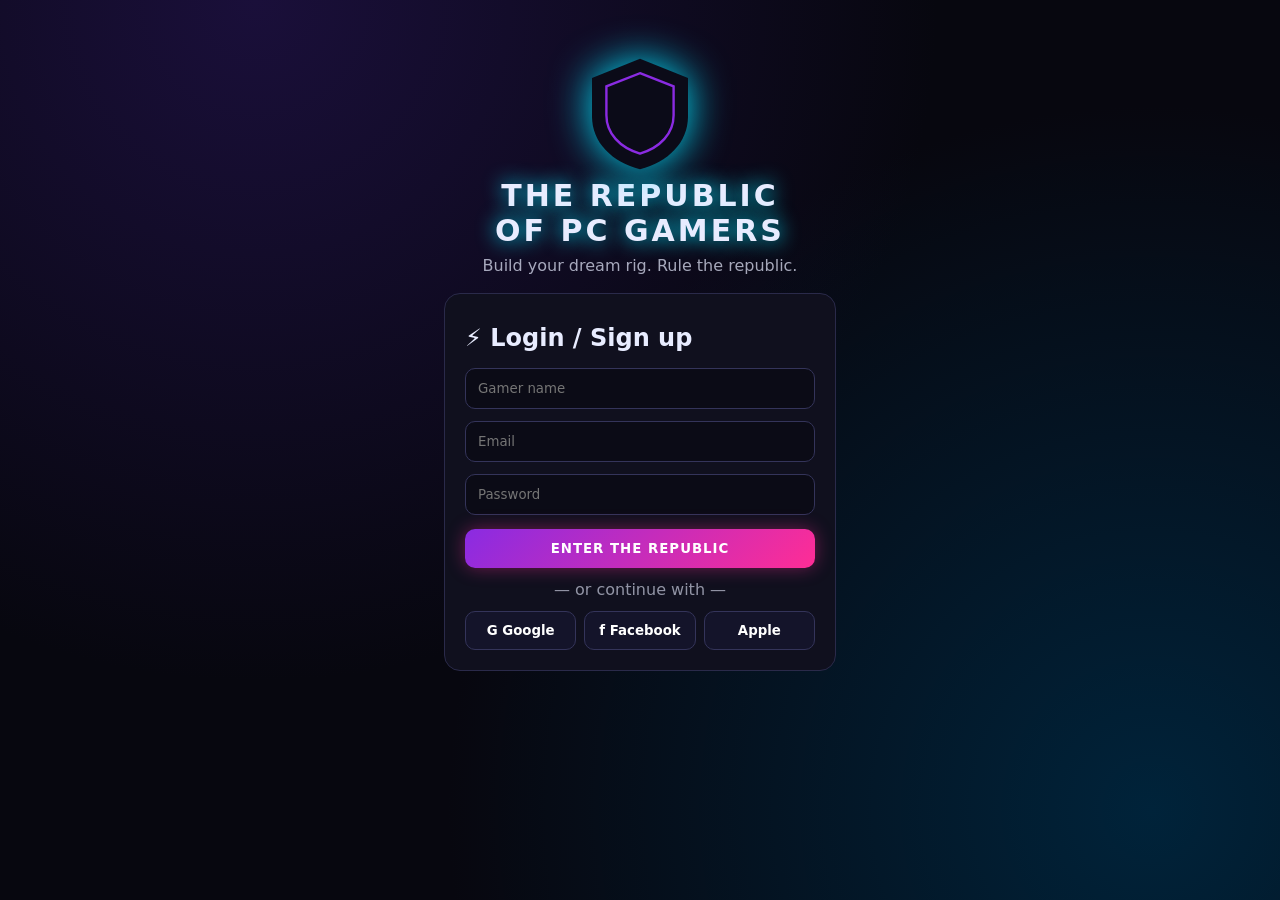
==== builder.html @ baed99ae "Add files via upload" ====
<!DOCTYPE html><html lang="tl"><head><meta charset="utf-8"><meta name="viewport" content="width=device-width,initial-scale=1"><title>Builder | The Republic of PC Gamers</title><link rel="stylesheet" href="style.css"><script src="app.js"></script></head>
<body><div class="wrap"><h1 class="glow">⚙️ PC BUILDER</h1><p style="opacity:.7">Pumili ng part sa bawat category.</p><div class="two"><div id="pick"></div><div style="position:sticky;top:70px;align-self:start"><div class="box"><div id="pc"></div><h3>📋 Specs</h3><div id="sp" style="font-size:14px"></div><h2 id="tot" style="color:var(--p)"></h2><button class="btn" onclick="save()">💾 SAVE BUILD</button> <button class="btn o" onclick="B={};r()">RESET</button></div><div class="box" style="margin-top:16px"><h3>🎮 Estimated FPS (1080p High)</h3><div id="fps"></div></div></div></div></div>
<script>nav('b');let B=JSON.parse(localStorage.rpg_b||'{}');const CT=['CPU','GPU','RAM','SSD','MOBO','PSU','CASE','COOLER'];
const G=[['Valorant',420],['CS2',380],['Fortnite',260],['GTA V',240],['Elden Ring',120],['Cyberpunk 2077',100]];
function pc(){const L=c=>B[c]?TC[D[B[c]].t]:'#333';return`<svg viewBox="0 0 200 220"><rect x="30" y="10" width="140" height="200" rx="10" fill="#0b0b18" stroke="${L('CASE')}" stroke-width="4"/><rect x="40" y="20" width="120" height="150" fill="${L('CASE')}" opacity=".12"/><rect x="48" y="28" width="46" height="46" rx="4" fill="${L('CPU')}" opacity=".9"/><circle cx="130" cy="52" r="20" fill="none" stroke="${L('COOLER')}" stroke-width="5"/><rect x="48" y="100" width="104" height="26" rx="5" fill="${L('GPU')}"/><rect x="112" y="30" width="6" height="40" fill="${L('RAM')}"/><rect x="122" y="30" width="6" height="40" fill="${L('RAM')}" /><rect x="48" y="140" width="40" height="8" fill="${L('SSD')}"/><rect x="40" y="176" width="120" height="26" fill="${L('PSU')}" opacity=".8"/><rect x="48" y="80" width="30" height="6" fill="${L('MOBO')}"/></svg>`}
function r(){$('#pick').innerHTML=CT.map(c=>`<h3 style="margin:16px 0 8px">${c}</h3><div class="grid" style="grid-template-columns:repeat(auto-fill,minmax(150px,1fr))">${D.filter(d=>d.c==c).map(d=>`<div class="card ${B[c]===d.id?'sel':''}" onclick="B['${c}']=B['${c}']===${d.id}?undefined:${d.id};r()">${art(c,d.t)}<span class="tag ${d.t}">${TN[d.t]}</span><div style="font-size:13px;margin-top:4px">${d.n}</div><b style="color:var(--p);font-size:13px">${d.p}</b></div>`).join('')}</div>`).join('');
$('#pc').innerHTML=pc();const s=CT.filter(c=>B[c]!==undefined);$('#sp').innerHTML=s.map(c=>`<div><b>${c}:</b> ${D[B[c]].n} — <span style="opacity:.7">${D[B[c]].s}</span></div>`).join('')||'Wala pang napipili.';
let t=0,tba=0;s.forEach(c=>{const p=D[B[c]].p.replace(/[^\d]/g,'');p?t+=+p:tba=1});$('#tot').textContent='Total: ₱'+t.toLocaleString()+(tba?' + TBA':'');
const cp=B.CPU!==undefined?D[B.CPU].sc:0,gp=B.GPU!==undefined?D[B.GPU].sc:0,ok=cp&&gp,ram=B.RAM!==undefined?1:.8,sc=ok?(Math.min(gp,cp*1.6)*.75+cp*.25)/100*ram:0;
$('#fps').innerHTML=ok?G.map(g=>{const f=Math.round(Math.min(g[1],g[1]*sc*(g[1]>200?.6:1)));return`<div>${g[0]}: <b>${f} FPS</b></div><div class="bar"><i style="width:${Math.min(100,f/g[1]*100)}%"></i></div>`}).join(''):'Pumili ng CPU at GPU para makita ang FPS.';localStorage.rpg_b=JSON.stringify(B)}
function save(){snd('ok');toast('Build saved! 🎉')}r()</script></body></html>
---- style.css ----
:root{--bg:#07070f;--p:#00e5ff;--m:#ff2d95;--v:#8a2be2;--t:#e8ecff;--c:#10101e}
*{box-sizing:border-box;margin:0;font-family:'Segoe UI',system-ui,sans-serif}
body{background:radial-gradient(circle at 20% 0,#1a0f3a,transparent 50%),radial-gradient(circle at 90% 90%,#00233a,transparent 50%),var(--bg);color:var(--t);min-height:100vh}
nav{display:flex;align-items:center;gap:14px;padding:10px 24px;background:#0b0b18cc;backdrop-filter:blur(10px);border-bottom:1px solid #00e5ff44;position:sticky;top:0;z-index9;z-index:9;flex-wrap:wrap}
nav b{font-size:18px;letter-spacing:2px;background:linear-gradient(90deg,var(--p),var(--m));-webkit-background-clip:text;color:transparent}
nav a,button{cursor:pointer}nav a{color:var(--t);text-decoration:none;padding:6px 12px;border-radius:8px}nav a:hover,nav a.on{background:#00e5ff22;color:var(--p)}
.sp{flex:1}
.btn{border:0;padding:12px 22px;border-radius:10px;color:#fff;font-weight:800;letter-spacing:1px;background:linear-gradient(135deg,var(--v),var(--m));box-shadow:0 0 18px #ff2d9566;transition:.2s}
.btn:hover{transform:translateY(-2px) scale(1.04);box-shadow:0 0 32px var(--m)}
.btn.o{background:#161628;border:1px solid var(--p);box-shadow:none}
.wrap{max-width:1200px;margin:auto;padding:24px}
h1{font-size:clamp(28px,5vw,52px)}h2{margin:10px 0}
.glow{text-shadow:0 0 20px var(--p)}
.box{background:var(--c);border:1px solid #2a2a4a;border-radius:16px;padding:20px}
.grid{display:grid;grid-template-columns:repeat(auto-fill,minmax(210px,1fr));gap:16px}
.card{background:linear-gradient(160deg,#16162b,#0c0c18);border:1px solid #2a2a4a;border-radius:14px;padding:12px;transition:.25s;cursor:pointer}
.card:hover{transform:translateY(-6px);border-color:var(--p);box-shadow:0 0 24px #00e5ff55}
.card.sel{border-color:var(--m);box-shadow:0 0 24px #ff2d9599}
.card svg{width:100%;height:100px}.tag{font-size:11px;padding:2px 8px;border-radius:99px;font-weight:700}
.old{background:#ffb02033;color:#ffb020}.new{background:#00e5ff33;color:var(--p)}.soon{background:#ff2d9533;color:var(--m)}
.chip{padding:8px 14px;border-radius:99px;border:1px solid #34345a;background:#12121f;color:var(--t)}.chip.on{background:var(--p);color:#001;font-weight:800}
input{width:100%;padding:12px;margin:6px 0;border-radius:10px;border:1px solid #34345a;background:#0b0b16;color:var(--t)}
.bar{height:14px;border-radius:8px;background:#1a1a30;overflow:hidden;margin:4px 0 10px}.bar i{display:block;height:100%;background:linear-gradient(90deg,var(--p),var(--m));transition:width .6s}
.two{display:grid;grid-template-columns:1.2fr 1fr;gap:20px}@media(max-width:850px){.two{grid-template-columns:1fr}}
.soc{display:flex;gap:8px;margin-top:10px}.soc button{flex:1;padding:11px;border-radius:10px;border:1px solid #34345a;background:#14142a;color:#fff;font-weight:700}.soc button:hover{border-color:var(--p)}
#toast{position:fixed;bottom:20px;right:20px;background:#111;border:1px solid var(--p);padding:12px 18px;border-radius:10px;opacity:0;transition:.3s}#toast.s{opacity:1}
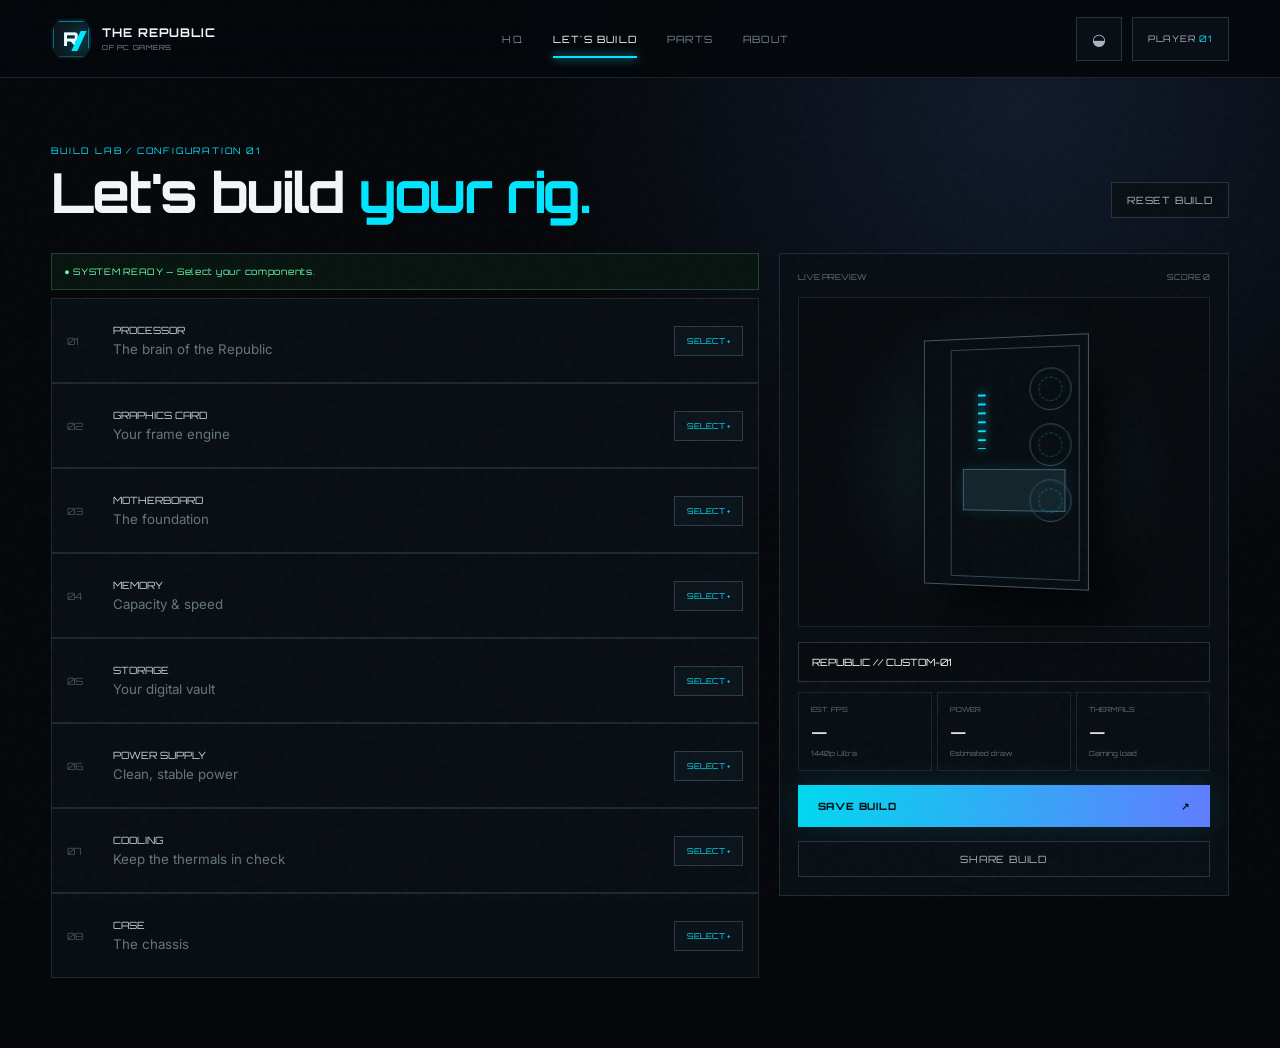
==== commit 5e3c9ab3: "Add files via upload" ====
--- a/builder.html
+++ b/builder.html
@@ -1,11 +1,43 @@
-<!DOCTYPE html><html lang="tl"><head><meta charset="utf-8"><meta name="viewport" content="width=device-width,initial-scale=1"><title>Builder | The Republic of PC Gamers</title><link rel="stylesheet" href="style.css"><script src="app.js"></script></head>
-<body><div class="wrap"><h1 class="glow">⚙️ PC BUILDER</h1><p style="opacity:.7">Pumili ng part sa bawat category.</p><div class="two"><div id="pick"></div><div style="position:sticky;top:70px;align-self:start"><div class="box"><div id="pc"></div><h3>📋 Specs</h3><div id="sp" style="font-size:14px"></div><h2 id="tot" style="color:var(--p)"></h2><button class="btn" onclick="save()">💾 SAVE BUILD</button> <button class="btn o" onclick="B={};r()">RESET</button></div><div class="box" style="margin-top:16px"><h3>🎮 Estimated FPS (1080p High)</h3><div id="fps"></div></div></div></div></div>
-<script>nav('b');let B=JSON.parse(localStorage.rpg_b||'{}');const CT=['CPU','GPU','RAM','SSD','MOBO','PSU','CASE','COOLER'];
-const G=[['Valorant',420],['CS2',380],['Fortnite',260],['GTA V',240],['Elden Ring',120],['Cyberpunk 2077',100]];
-function pc(){const L=c=>B[c]?TC[D[B[c]].t]:'#333';return`<svg viewBox="0 0 200 220"><rect x="30" y="10" width="140" height="200" rx="10" fill="#0b0b18" stroke="${L('CASE')}" stroke-width="4"/><rect x="40" y="20" width="120" height="150" fill="${L('CASE')}" opacity=".12"/><rect x="48" y="28" width="46" height="46" rx="4" fill="${L('CPU')}" opacity=".9"/><circle cx="130" cy="52" r="20" fill="none" stroke="${L('COOLER')}" stroke-width="5"/><rect x="48" y="100" width="104" height="26" rx="5" fill="${L('GPU')}"/><rect x="112" y="30" width="6" height="40" fill="${L('RAM')}"/><rect x="122" y="30" width="6" height="40" fill="${L('RAM')}" /><rect x="48" y="140" width="40" height="8" fill="${L('SSD')}"/><rect x="40" y="176" width="120" height="26" fill="${L('PSU')}" opacity=".8"/><rect x="48" y="80" width="30" height="6" fill="${L('MOBO')}"/></svg>`}
-function r(){$('#pick').innerHTML=CT.map(c=>`<h3 style="margin:16px 0 8px">${c}</h3><div class="grid" style="grid-template-columns:repeat(auto-fill,minmax(150px,1fr))">${D.filter(d=>d.c==c).map(d=>`<div class="card ${B[c]===d.id?'sel':''}" onclick="B['${c}']=B['${c}']===${d.id}?undefined:${d.id};r()">${art(c,d.t)}<span class="tag ${d.t}">${TN[d.t]}</span><div style="font-size:13px;margin-top:4px">${d.n}</div><b style="color:var(--p);font-size:13px">${d.p}</b></div>`).join('')}</div>`).join('');
-$('#pc').innerHTML=pc();const s=CT.filter(c=>B[c]!==undefined);$('#sp').innerHTML=s.map(c=>`<div><b>${c}:</b> ${D[B[c]].n} — <span style="opacity:.7">${D[B[c]].s}</span></div>`).join('')||'Wala pang napipili.';
-let t=0,tba=0;s.forEach(c=>{const p=D[B[c]].p.replace(/[^\d]/g,'');p?t+=+p:tba=1});$('#tot').textContent='Total: ₱'+t.toLocaleString()+(tba?' + TBA':'');
-const cp=B.CPU!==undefined?D[B.CPU].sc:0,gp=B.GPU!==undefined?D[B.GPU].sc:0,ok=cp&&gp,ram=B.RAM!==undefined?1:.8,sc=ok?(Math.min(gp,cp*1.6)*.75+cp*.25)/100*ram:0;
-$('#fps').innerHTML=ok?G.map(g=>{const f=Math.round(Math.min(g[1],g[1]*sc*(g[1]>200?.6:1)));return`<div>${g[0]}: <b>${f} FPS</b></div><div class="bar"><i style="width:${Math.min(100,f/g[1]*100)}%"></i></div>`}).join(''):'Pumili ng CPU at GPU para makita ang FPS.';localStorage.rpg_b=JSON.stringify(B)}
-function save(){snd('ok');toast('Build saved! 🎉')}r()</script></body></html>
+<!doctype html>
+<html lang="en">
+<head>
+<meta charset="utf-8"><meta name="viewport" content="width=device-width,initial-scale=1">
+<title>Let's Build — The Republic of PC Gamers</title>
+<link rel="preconnect" href="https://fonts.googleapis.com"><link rel="preconnect" href="https://fonts.gstatic.com" crossorigin>
+<link href="https://fonts.googleapis.com/css2?family=Orbitron:wght@500;600;700;800;900&family=Inter:wght@400;500;600;700;800&display=swap" rel="stylesheet">
+<link rel="stylesheet" href="styles.css">
+</head>
+<body>
+<div class="noise"></div>
+<header class="topbar">
+<a class="brand" href="home.html"><div class="brand-mark small"><span>R</span><i></i></div><div><b>THE REPUBLIC</b><small>OF PC GAMERS</small></div></a>
+<nav><a href="home.html">HQ</a><a class="active" href="builder.html">LET'S BUILD</a><a href="parts.html">PARTS</a><a href="about.html">ABOUT</a></nav>
+<div class="top-actions"><button class="icon-btn" data-sound>◒</button><button class="profile-btn" id="profileBtn">PLAYER <span>01</span></button></div>
+</header>
+
+<main class="builder-page">
+  <div class="builder-heading"><div><span class="eyebrow">BUILD LAB / CONFIGURATION 01</span><h1>Let's build <em>your rig.</em></h1></div><button class="ghost-btn" id="resetBuild">RESET BUILD</button></div>
+  <div class="builder-layout">
+    <section class="build-list">
+      <div id="compatNotice" class="compat good">● SYSTEM READY — Select your components.</div>
+      <div id="componentSlots"></div>
+    </section>
+    <aside class="build-preview">
+      <div class="preview-head"><span>LIVE PREVIEW</span><span id="buildScore">SCORE 0</span></div>
+      <div class="render-stage"><div class="render-pc"><div class="render-glass"><div class="render-gpu"></div><div class="render-fan f1"></div><div class="render-fan f2"></div><div class="render-fan f3"></div><div class="render-ram"></div></div></div></div>
+      <div class="build-name"><input id="buildName" value="REPUBLIC // CUSTOM-01" aria-label="Build name"></div>
+      <div class="performance">
+        <div><small>EST. FPS</small><b id="fpsValue">—</b><span>1440p Ultra</span></div>
+        <div><small>POWER</small><b id="powerValue">—</b><span>Estimated draw</span></div>
+        <div><small>THERMALS</small><b id="tempValue">—</b><span>Gaming load</span></div>
+      </div>
+      <button class="primary-btn wide" id="saveBuild">SAVE BUILD <span>↗</span></button>
+      <button class="ghost-btn wide" id="shareBuild">SHARE BUILD</button>
+    </aside>
+  </div>
+</main>
+<div id="picker" class="modal"><div class="modal-card"><button class="modal-close" id="closePicker">×</button><div class="eyebrow" id="pickerEyebrow">SELECT COMPONENT</div><h2 id="pickerTitle">Choose your part.</h2><div id="pickerGrid" class="picker-grid"></div></div></div>
+<div id="toast" class="toast"></div>
+<script src="data.js"></script><script src="app.js"></script><script src="builder.js"></script>
+</body>
+</html>
--- a/styles.css
+++ b/styles.css
@@ -0,0 +1,2 @@
+:root{--bg:#05070a;--panel:#0b0f15;--panel2:#0e141c;--line:#1c2732;--text:#f2f6f8;--muted:#81909e;--cyan:#00e5ff;--blue:#5b7cff;--green:#68ffb0;--danger:#ff5577;--font:"Inter",sans-serif;--display:"Orbitron",sans-serif}*{box-sizing:border-box}html{scroll-behavior:smooth}body{margin:0;background:radial-gradient(circle at 80% 10%,#101a2b 0,#05070a 35%),#05070a;color:var(--text);font-family:var(--font);min-height:100vh}a{color:inherit;text-decoration:none}button,input{font:inherit}.noise{pointer-events:none;position:fixed;inset:0;z-index:10;opacity:.035;background-image:url("data:image/svg+xml,%3Csvg viewBox='0 0 180 180' xmlns='http://www.w3.org/2000/svg'%3E%3Cfilter id='n'%3E%3CfeTurbulence type='fractalNoise' baseFrequency='.8' numOctaves='4' stitchTiles='stitch'/%3E%3C/filter%3E%3Crect width='100%25' height='100%25' filter='url(%23n)' opacity='.7'/%3E%3C/svg%3E")}.glass{background:linear-gradient(145deg,#111823e8,#080b10e8);border:1px solid #263341;box-shadow:0 30px 80px #0009, inset 0 1px #ffffff09}.topbar{height:78px;border-bottom:1px solid #1a242e;background:#05080ce8;backdrop-filter:blur(18px);display:flex;align-items:center;justify-content:space-between;padding:0 4vw;position:sticky;top:0;z-index:20}.brand{display:flex;gap:11px;align-items:center}.brand b,.brand small{display:block;font-family:var(--display);letter-spacing:.08em}.brand b{font-size:12px}.brand small{font-size:7px;color:var(--muted);margin-top:3px}.brand-mark{width:48px;height:48px;position:relative;display:grid;place-items:center;font-family:var(--display);font-weight:900;font-size:24px;color:#fff;background:linear-gradient(135deg,#0d1720,#0b1016);clip-path:polygon(18% 0,82% 0,100% 25%,100% 75%,82% 100%,18% 100%,0 75%,0 25%);box-shadow:0 0 30px #00e5ff22}.brand-mark:before{content:"";position:absolute;inset:2px;clip-path:inherit;border:1px solid #00e5ff88}.brand-mark i{position:absolute;width:6px;height:20px;background:var(--cyan);right:9px;bottom:8px;transform:skew(-25deg);box-shadow:0 0 18px var(--cyan)}.brand-mark.small{width:40px;height:40px;font-size:19px}.topbar nav{display:flex;gap:30px}.topbar nav a{font-family:var(--display);font-size:10px;letter-spacing:.12em;color:#788694;position:relative}.topbar nav a.active,.topbar nav a:hover{color:#fff}.topbar nav a.active:after{content:"";position:absolute;height:2px;background:var(--cyan);left:0;right:0;bottom:-13px;box-shadow:0 0 10px var(--cyan)}.top-actions{display:flex;gap:10px}.icon-btn,.profile-btn,.ghost-btn{border:1px solid #263442;background:#0a0f15;color:#a8b4bf;padding:11px 15px;cursor:pointer}.profile-btn{font-family:var(--display);font-size:9px;letter-spacing:.1em}.profile-btn span{color:var(--cyan)}.primary-btn{border:0;background:linear-gradient(100deg,#00d9ef,#617cff);color:#021016;padding:15px 20px;font-family:var(--display);font-weight:800;font-size:10px;letter-spacing:.08em;display:inline-flex;align-items:center;justify-content:space-between;gap:30px;cursor:pointer;box-shadow:0 0 35px #00e5ff20}.ghost-btn{font-family:var(--display);font-size:10px;letter-spacing:.08em}.wide{width:100%;margin-top:14px}.eyebrow{font-family:var(--display);font-size:9px;letter-spacing:.2em;color:var(--cyan)}h1,h2,h3{font-family:var(--display);margin:0}h1{font-size:clamp(40px,6vw,88px);line-height:.95;letter-spacing:-.04em}h1 em,h2 em{font-style:normal;color:var(--cyan)}h2{font-size:36px}.login-page{display:grid;place-items:center;min-height:100vh;overflow:hidden}.login-grid{position:fixed;inset:0;background-image:linear-gradient(#00e5ff08 1px,transparent 1px),linear-gradient(90deg,#00e5ff08 1px,transparent 1px);background-size:70px 70px;transform:perspective(600px) rotateX(58deg) scale(2);top:45%;opacity:.5}.login-shell{width:min(1180px,92vw);display:grid;grid-template-columns:1.2fr .8fr;gap:80px;align-items:center;z-index:2}.login-hero .brand-mark{margin-bottom:30px}.login-hero .eyebrow{margin-bottom:18px}.login-hero h1 span{color:transparent;-webkit-text-stroke:1px #dce8ed}.hero-copy{color:#8897a4;max-width:560px;line-height:1.8}.hero-stats{display:grid;grid-template-columns:auto 1fr;gap:5px 12px;margin-top:35px;color:#73808d;font-size:10px;text-transform:uppercase;letter-spacing:.12em}.hero-stats b{font-family:var(--display);color:#fff}.auth-card{padding:35px;border-radius:3px}.auth-brand{display:flex;gap:12px;align-items:center;margin-bottom:30px}.mini-logo{font-family:var(--display);font-weight:900;color:#021016;background:var(--cyan);padding:10px 7px;transform:skew(-8deg)}.auth-brand strong,.auth-brand small{display:block;font-family:var(--display)}.auth-brand strong{font-size:11px}.auth-brand small{font-size:7px;color:#788694;margin-top:3px}.auth-card h2{font-size:25px;margin-bottom:7px}.auth-card>p{color:#73808d;font-size:12px;line-height:1.6;margin-bottom:24px}.social{width:100%;height:44px;margin:6px 0;background:#0a0f14;border:1px solid #25313d;color:#dfe7eb;cursor:pointer;display:flex;align-items:center;justify-content:center;gap:10px}.social span{font-weight:900;width:20px}.divider{display:flex;align-items:center;gap:10px;color:#53616d;font-size:10px;margin:20px 0}.divider:before,.divider:after{content:"";height:1px;background:#202b35;flex:1}label{font-size:10px;color:#81909e;display:block;margin:12px 0 6px}input{width:100%;background:#080d12;border:1px solid #263440;color:#fff;padding:13px;outline:none}input:focus{border-color:#00bcd4;box-shadow:0 0 0 3px #00e5ff0c}.auth-note{display:block;color:#4f5d69;text-align:center;margin-top:18px;font-size:9px}.toast{position:fixed;right:25px;bottom:25px;z-index:100;background:#0e171f;border:1px solid #2c3d4c;padding:13px 17px;font-size:11px;transform:translateY(20px);opacity:0;transition:.25s;pointer-events:none}.toast.show{opacity:1;transform:none}.toast.ok{border-color:#00e5ff}.toast.bad{border-color:var(--danger)}.home,.builder-page,.parts-page,.about-page{width:min(1400px,92vw);margin:auto}.hero-panel{min-height:620px;display:grid;grid-template-columns:1fr .9fr;align-items:center;position:relative;overflow:hidden}.hero-panel:before{content:"";position:absolute;inset:0;background:radial-gradient(circle at 75% 45%,#00e5ff16,transparent 30%),linear-gradient(110deg,transparent,#0b1420aa);pointer-events:none}.hero-content{z-index:2}.pill{display:inline-block;border:1px solid #25414c;padding:8px 12px;color:#6c8794;font:9px var(--display);letter-spacing:.12em;margin-bottom:22px}.hero-content h1{font-size:clamp(45px,7vw,92px)}.hero-content h1 em{color:var(--cyan);font-style:normal}.hero-content>p{max-width:610px;color:#7e8c99;line-height:1.8}.hero-actions{display:flex;gap:12px;margin-top:28px}.live-strip{margin-top:35px;font:8px var(--display);letter-spacing:.08em;color:#596874;display:flex;gap:13px;align-items:center}.live-dot{width:6px;height:6px;border-radius:50%;background:var(--green);box-shadow:0 0 12px var(--green)}.live-strip i{height:10px;width:1px;background:#28343e}.hero-machine{height:520px;position:relative;display:grid;place-items:center}.orb{position:absolute;width:430px;height:430px;border-radius:50%;background:radial-gradient(circle,#00e5ff15,transparent 65%);border:1px solid #00e5ff14;box-shadow:0 0 80px #00e5ff0c}.pc-case{width:300px;height:410px;position:relative;background:linear-gradient(130deg,#111923,#05080b);border:1px solid #2d3b46;box-shadow:30px 30px 80px #000,0 0 70px #00e5ff0d;transform:perspective(800px) rotateY(-16deg) rotateX(3deg)}.pc-case:before{content:"";position:absolute;left:-10px;top:25px;bottom:25px;width:10px;background:#091017;border:1px solid #263440}.glass-side{position:absolute;inset:15px 13px 15px 45px;border:1px solid #344550;background:linear-gradient(120deg,#12212a44,#05090d99);overflow:hidden}.gpu-line{position:absolute;height:65px;width:190px;left:15px;top:220px;background:linear-gradient(90deg,#1b2832,#00d6e633);border:1px solid #3d525e;box-shadow:0 0 20px #00e5ff22}.fans{position:absolute;right:12px;top:25px;display:grid;gap:10px}.fans b{width:70px;height:70px;border-radius:50%;border:1px solid #39515c;box-shadow:inset 0 0 20px #00e5ff0b;position:relative}.fans b:after{content:"";position:absolute;inset:13px;border:1px dashed #2d6774;border-radius:50%}.ram-lines{position:absolute;left:35px;top:80px;width:15px;height:115px;background:repeating-linear-gradient(#00e5ff,#00e5ff 3px,transparent 3px,transparent 12px);filter:drop-shadow(0 0 7px #00e5ff)}.machine-label{position:absolute;bottom:20px;left:25px;right:25px;display:flex;justify-content:space-between;font:8px var(--display);color:#637783}.section{padding:70px 0}.section-head{display:flex;justify-content:space-between;align-items:end;margin-bottom:25px}.section-head h2{margin-top:8px}.section-head>a{font:9px var(--display);color:var(--cyan)}.category-grid{display:grid;grid-template-columns:repeat(6,1fr);gap:10px}.category-card{min-height:250px;background:#090d12;border:1px solid #19242d;padding:18px;position:relative;overflow:hidden;transition:.25s}.category-card:hover{border-color:#00a8bd;transform:translateY(-4px)}.category-card>span{font:9px var(--display);color:#465560}.category-card h3{font-size:14px;margin-top:100px}.category-card p{font-size:9px;color:#687782}.category-art{height:100px;position:absolute;inset:20px 20px auto;background:radial-gradient(circle at 50% 50%,#00e5ff25,transparent 60%)}.category-art:before{content:"";position:absolute;left:25%;top:15%;width:50%;height:70%;border:1px solid #4a6975;transform:skew(-12deg);background:linear-gradient(135deg,#1a2730,#081016);box-shadow:0 0 25px #00e5ff12}.cpu-art:before{border-radius:5px}.ram-art:before{width:35%;left:33%;border-radius:2px}.ssd-art:before{width:60%;left:20%;height:40%;top:30%}.psu-art:before{border-radius:4px}.split{display:grid;grid-template-columns:1.4fr .8fr;gap:15px}.feature-card,.fps-card{border:1px solid #1d2933;background:linear-gradient(140deg,#0b1218,#070a0e);padding:40px;min-height:280px}.feature-card p{color:#72808c;line-height:1.8;max-width:560px}.text-btn{display:inline-block;margin-top:18px;color:var(--cyan);font:10px var(--display)}.fps-card{background:radial-gradient(circle at 70% 25%,#1d2c49,#080c12 60%)}.fps-top{display:flex;justify-content:space-between;font:8px var(--display);color:#758793}.fps-number{font:80px var(--display);font-weight:800;margin-top:25px;letter-spacing:-.07em}.fps-number span{font-size:15px;color:var(--cyan);letter-spacing:0}.fps-game{font:9px var(--display);color:#758793}.bar{height:3px;background:#1d2932;margin:22px 0}.bar i{display:block;height:100%;background:var(--cyan);box-shadow:0 0 15px var(--cyan)}.fps-grid{display:grid;grid-template-columns:repeat(3,1fr);font:8px var(--display);color:#61717e}.fps-grid b{display:block;color:#dce5e9;margin-top:5px}.builder-heading,.parts-heading{padding:60px 0 35px;display:flex;justify-content:space-between;align-items:end}.builder-heading h1,.parts-heading h1{font-size:55px;margin-top:8px}.builder-layout{display:grid;grid-template-columns:1.1fr .7fr;gap:20px;padding-bottom:70px}.build-list{display:grid;gap:8px}.compat{padding:12px;border:1px solid #204234;background:#07140f;color:#68ffb0;font:9px var(--display);letter-spacing:.08em}.compat.bad{border-color:#5b2635;background:#170b10;color:#ff5577}.component-slot{min-height:85px;border:1px solid #1c2832;background:#090e13;display:flex;align-items:center;gap:18px;padding:15px;transition:.2s}.component-slot:hover{border-color:#31515e}.slot-index{font:10px var(--display);color:#435460;width:28px}.slot-copy{flex:1}.slot-copy span{display:block;font:10px var(--display);color:#cad4d9}.slot-copy small{display:block;color:#657580;margin-top:5px}.slot-price{font:12px var(--display);color:#fff}.add-btn,.change-btn{border:1px solid #2b3d49;background:#0c141b;color:var(--cyan);padding:9px 12px;font:8px var(--display);cursor:pointer}.change-btn{color:#8797a2}.build-preview{border:1px solid #1e2a34;background:#090e13;padding:18px;position:sticky;top:95px;height:max-content}.preview-head{display:flex;justify-content:space-between;font:8px var(--display);color:#627480}.render-stage{height:330px;display:grid;place-items:center;background:radial-gradient(circle,#10242d,#070a0e 65%);margin:15px 0;border:1px solid #18242c}.render-pc{width:170px;height:250px;border:1px solid #425561;background:#080d12;box-shadow:20px 25px 50px #000;transform:perspective(700px) rotateY(-14deg)}.render-glass{margin:10px 8px 10px 28px;height:230px;border:1px solid #324852;position:relative;overflow:hidden}.render-gpu{position:absolute;left:12px;top:120px;width:105px;height:42px;background:#14242b;border:1px solid #3c606d;box-shadow:0 0 15px #00e5ff20}.render-fan{position:absolute;right:7px;width:42px;height:42px;border:1px solid #31515c;border-radius:50%}.render-fan:after{content:"";position:absolute;inset:8px;border:1px dashed #00e5ff55;border-radius:50%}.f1{top:20px}.f2{top:75px}.f3{top:130px}.render-ram{position:absolute;left:28px;top:45px;width:8px;height:55px;background:repeating-linear-gradient(#00e5ff, #00e5ff 2px, transparent 2px, transparent 9px);filter:drop-shadow(0 0 5px #00e5ff)}.build-name input{font:10px var(--display);background:#070b0f}.performance{display:grid;grid-template-columns:repeat(3,1fr);gap:5px;margin-top:10px}.performance>div{border:1px solid #1a252e;padding:12px}.performance small,.performance span{display:block;font:7px var(--display);color:#60707b}.performance b{font:20px var(--display);display:block;margin:5px 0}.modal{position:fixed;inset:0;background:#000b;backdrop-filter:blur(12px);z-index:50;display:none;place-items:center;padding:20px}.modal.open{display:grid}.modal-card{width:min(900px,95vw);max-height:85vh;overflow:auto;background:#090e13;border:1px solid #2b3c48;padding:30px;position:relative}.modal-close{position:absolute;right:18px;top:15px;background:none;border:0;color:#82919d;font-size:26px;cursor:pointer}.picker-grid{display:grid;grid-template-columns:repeat(2,1fr);gap:8px;margin-top:25px}.picker-item{border:1px solid #1c2a34;background:#0b1117;color:#fff;display:flex;text-align:left;gap:14px;padding:10px;cursor:pointer}.picker-item:hover{border-color:var(--cyan)}.picker-item img{width:80px;height:65px;object-fit:cover;filter:saturate(.7)}.picker-item span{display:flex;flex-direction:column;justify-content:center}.picker-item b{font:10px var(--display)}.picker-item small{color:#687782;margin-top:6px}.parts-heading{align-items:center}.parts-heading p{max-width:650px;color:#72808d;line-height:1.7}.filters{display:flex;gap:10px;margin-bottom:25px}.filters input{max-width:360px}.filter-buttons{display:flex;gap:5px;flex-wrap:wrap}.filter-buttons button{border:1px solid #1f2b35;background:#090e13;color:#71808c;padding:10px 13px;font:8px var(--display);cursor:pointer}.filter-buttons button.selected,.filter-buttons button:hover{color:#001016;background:var(--cyan);border-color:var(--cyan)}.parts-grid{display:grid;grid-template-columns:repeat(4,1fr);gap:10px;padding-bottom:80px}.part-card{border:1px solid #1b2730;background:#090e13;overflow:hidden;transition:.2s}.part-card:hover{border-color:#2f5361;transform:translateY(-3px)}.part-image{height:200px;position:relative;background:#111}.part-image img{width:100%;height:100%;object-fit:cover;filter:saturate(.7) contrast(1.1)}.part-image:after{content:"";position:absolute;inset:0;background:linear-gradient(0deg,#090e13,transparent 45%)}.part-image span{position:absolute;z-index:2;top:10px;left:10px;font:7px var(--display);background:#071117dd;color:var(--cyan);padding:6px}.part-info{padding:15px}.part-meta{display:flex;justify-content:space-between;font:7px var(--display);color:#657681}.part-info h3{font-size:13px;margin:8px 0 13px}.specs{display:flex;flex-wrap:wrap;gap:4px}.specs span{font-size:8px;color:#758591;border:1px solid #1b2831;padding:5px}.part-bottom{display:flex;align-items:center;justify-content:space-between;margin-top:17px}.part-bottom b{font:15px var(--display)}.select-part{border:1px solid #29404a;background:#0b151b;color:var(--cyan);padding:8px;font:7px var(--display);cursor:pointer}.empty{grid-column:1/-1;text-align:center;padding:70px;color:#687783}.about-hero{padding:100px 0 70px;border-bottom:1px solid #18242d}.about-hero h1{margin:20px 0;font-size:clamp(45px,7vw,90px)}.about-hero p{max-width:700px;color:#81909d;line-height:1.9}.about-grid{display:grid;grid-template-columns:repeat(3,1fr);gap:12px;padding:60px 0}.about-grid article{border:1px solid #1a2730;background:#090e13;padding:30px;min-height:250px}.about-grid article>span{font:9px var(--display);color:var(--cyan)}.about-grid h2{font-size:24px;margin:30px 0 15px}.about-grid p{color:#74828d;line-height:1.8;font-size:13px}.disclaimer{border:1px solid #332b1d;color:#8c7c62;background:#12100b;padding:16px;font:8px var(--display);line-height:1.7;margin-bottom:80px}
+@media(max-width:1000px){.topbar nav{gap:15px}.category-grid{grid-template-columns:repeat(3,1fr)}.parts-grid{grid-template-columns:repeat(2,1fr)}.builder-layout,.split,.login-shell{grid-template-columns:1fr}.build-preview{position:relative;top:auto}.hero-machine{display:none}.login-shell{max-width:600px}.login-hero{text-align:center}.hero-stats{justify-content:center}}@media(max-width:650px){.topbar{padding:0 3vw}.topbar nav{display:none}.category-grid,.about-grid,.parts-grid{grid-template-columns:1fr}.builder-heading,.parts-heading{display:block}.builder-heading h1,.parts-heading h1{font-size:38px;margin-bottom:20px}.parts-heading .primary-btn{margin-top:20px}.filters{display:block}.filter-buttons{margin-top:8px}.picker-grid{grid-template-columns:1fr}.component-slot{gap:8px}.slot-price{display:none}.hero-panel{min-height:520px}.login-shell{width:92vw}.auth-card{padding:22px}.performance{grid-template-columns:1fr 1fr}.performance>div:last-child{grid-column:1/-1}.brand b{font-size:9px}.brand small{font-size:6px}}
